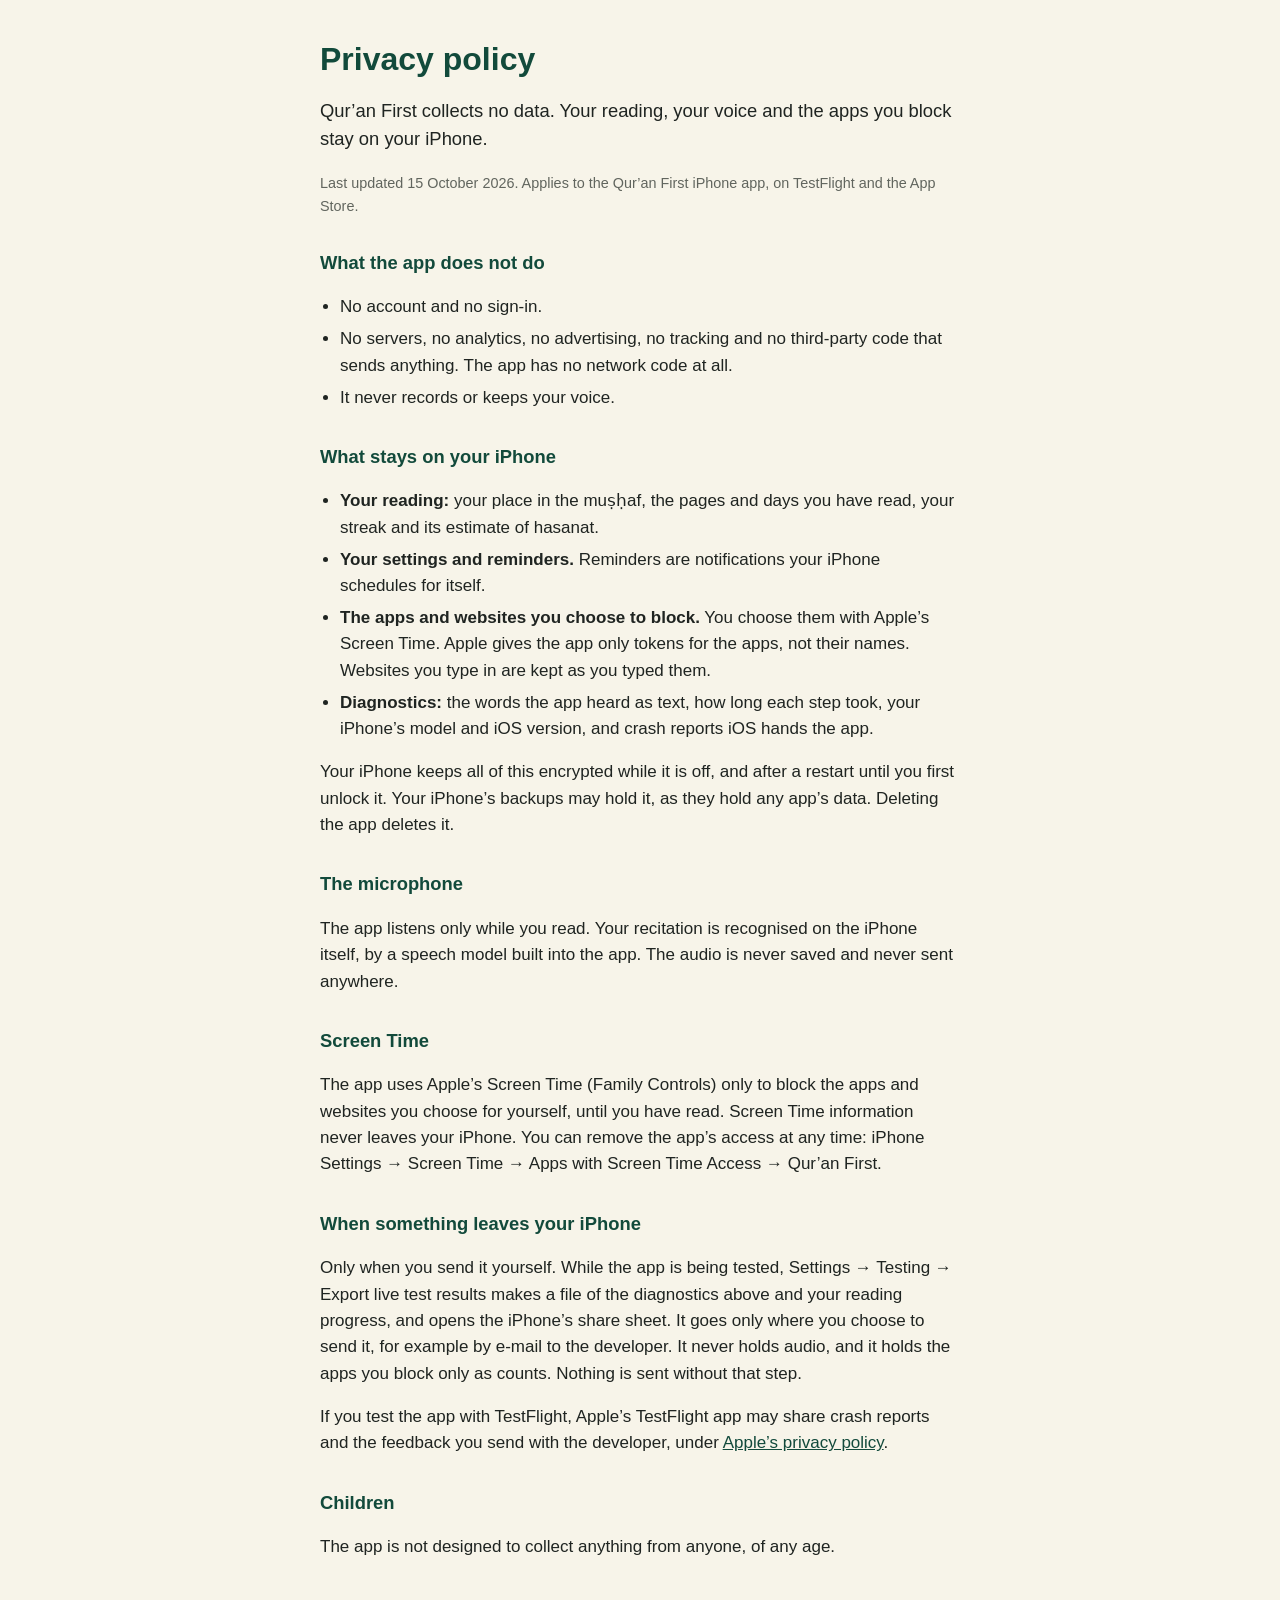
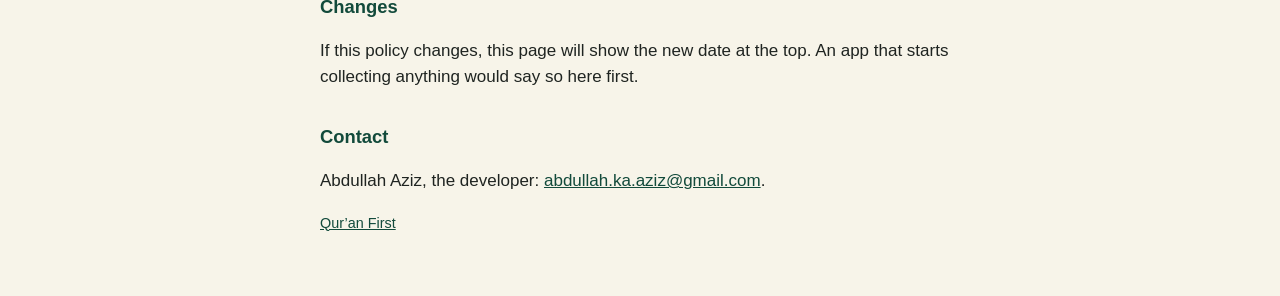
==== privacy/index.html @ 98f1052e "Qur'an First: privacy policy and support pages" ====
<!doctype html>
<html lang="en">
<head>
<meta charset="utf-8">
<meta name="viewport" content="width=device-width, initial-scale=1">
<title>Qur’an First · Privacy policy</title>
<link rel="stylesheet" href="../style.css">
</head>
<body>
<main>
<h1>Privacy policy</h1>
<p class="lede">Qur’an First collects no data. Your reading, your voice and the apps you block stay on your iPhone.</p>
<p class="small">Last updated 15 October 2026. Applies to the Qur’an First iPhone app, on TestFlight and the App Store.</p>

<h2>What the app does not do</h2>
<ul>
<li>No account and no sign-in.</li>
<li>No servers, no analytics, no advertising, no tracking and no third-party code that sends anything. The app has no
network code at all.</li>
<li>It never records or keeps your voice.</li>
</ul>

<h2>What stays on your iPhone</h2>
<ul>
<li><strong>Your reading:</strong> your place in the muṣḥaf, the pages and days you have read, your streak and its
estimate of hasanat.</li>
<li><strong>Your settings and reminders.</strong> Reminders are notifications your iPhone schedules for itself.</li>
<li><strong>The apps and websites you choose to block.</strong> You choose them with Apple’s Screen Time. Apple gives
the app only tokens for the apps, not their names. Websites you type in are kept as you typed them.</li>
<li><strong>Diagnostics:</strong> the words the app heard as text, how long each step took, your iPhone’s model and iOS
version, and crash reports iOS hands the app.</li>
</ul>
<p>Your iPhone keeps all of this encrypted while it is off, and after a restart until you first unlock it. Your
iPhone’s backups may hold it, as they hold any app’s data. Deleting the app deletes it.</p>

<h2>The microphone</h2>
<p>The app listens only while you read. Your recitation is recognised on the iPhone itself, by a speech model built into
the app. The audio is never saved and never sent anywhere.</p>

<h2>Screen Time</h2>
<p>The app uses Apple’s Screen Time (Family Controls) only to block the apps and websites you choose for yourself, until
you have read. Screen Time information never leaves your iPhone. You can remove the app’s access at any time: iPhone
Settings → Screen Time → Apps with Screen Time Access → Qur’an First.</p>

<h2>When something leaves your iPhone</h2>
<p>Only when you send it yourself. While the app is being tested, Settings → Testing → Export live test results makes a
file of the diagnostics above and your reading progress, and opens the iPhone’s share sheet. It goes only where you
choose to send it, for example by e-mail to the developer. It never holds audio, and it holds the apps you block only as
counts. Nothing is sent without that step.</p>
<p>If you test the app with TestFlight, Apple’s TestFlight app may share crash reports and the feedback you send with
the developer, under <a href="https://www.apple.com/legal/privacy/">Apple’s privacy policy</a>.</p>

<h2>Children</h2>
<p>The app is not designed to collect anything from anyone, of any age.</p>

<h2>Changes</h2>
<p>If this policy changes, this page will show the new date at the top. An app that starts collecting anything would say
so here first.</p>

<h2>Contact</h2>
<p>Abdullah Aziz, the developer: <a href="mailto:abdullah.ka.aziz@gmail.com">abdullah.ka.aziz@gmail.com</a>.</p>
<p class="small"><a href="../">Qur’an First</a></p>
</main>
</body>
</html>
---- style.css ----
/* The app's own colours (Sources/Design/Theme.swift): green, cream, ink. */
:root { --green: #124a3b; --cream: #f7f4e9; --ink: #1f2421; --secondary: #61655e; }
body { margin: 0; background: var(--cream); color: var(--ink);
  font: 17px/1.55 -apple-system, BlinkMacSystemFont, "Helvetica Neue", Arial, sans-serif; }
main { max-width: 40rem; margin: 0 auto; padding: 2.5rem 1.25rem 3rem; }
h1 { color: var(--green); font-size: 2rem; line-height: 1.2; margin: 0 0 .75rem; }
h2 { color: var(--green); font-size: 1.15rem; margin: 2rem 0 .5rem; }
.lede { font-size: 1.15rem; }
.small { color: var(--secondary); font-size: .9rem; }
a { color: var(--green); }
ul { padding-left: 1.25rem; }
li { margin: .35rem 0; }
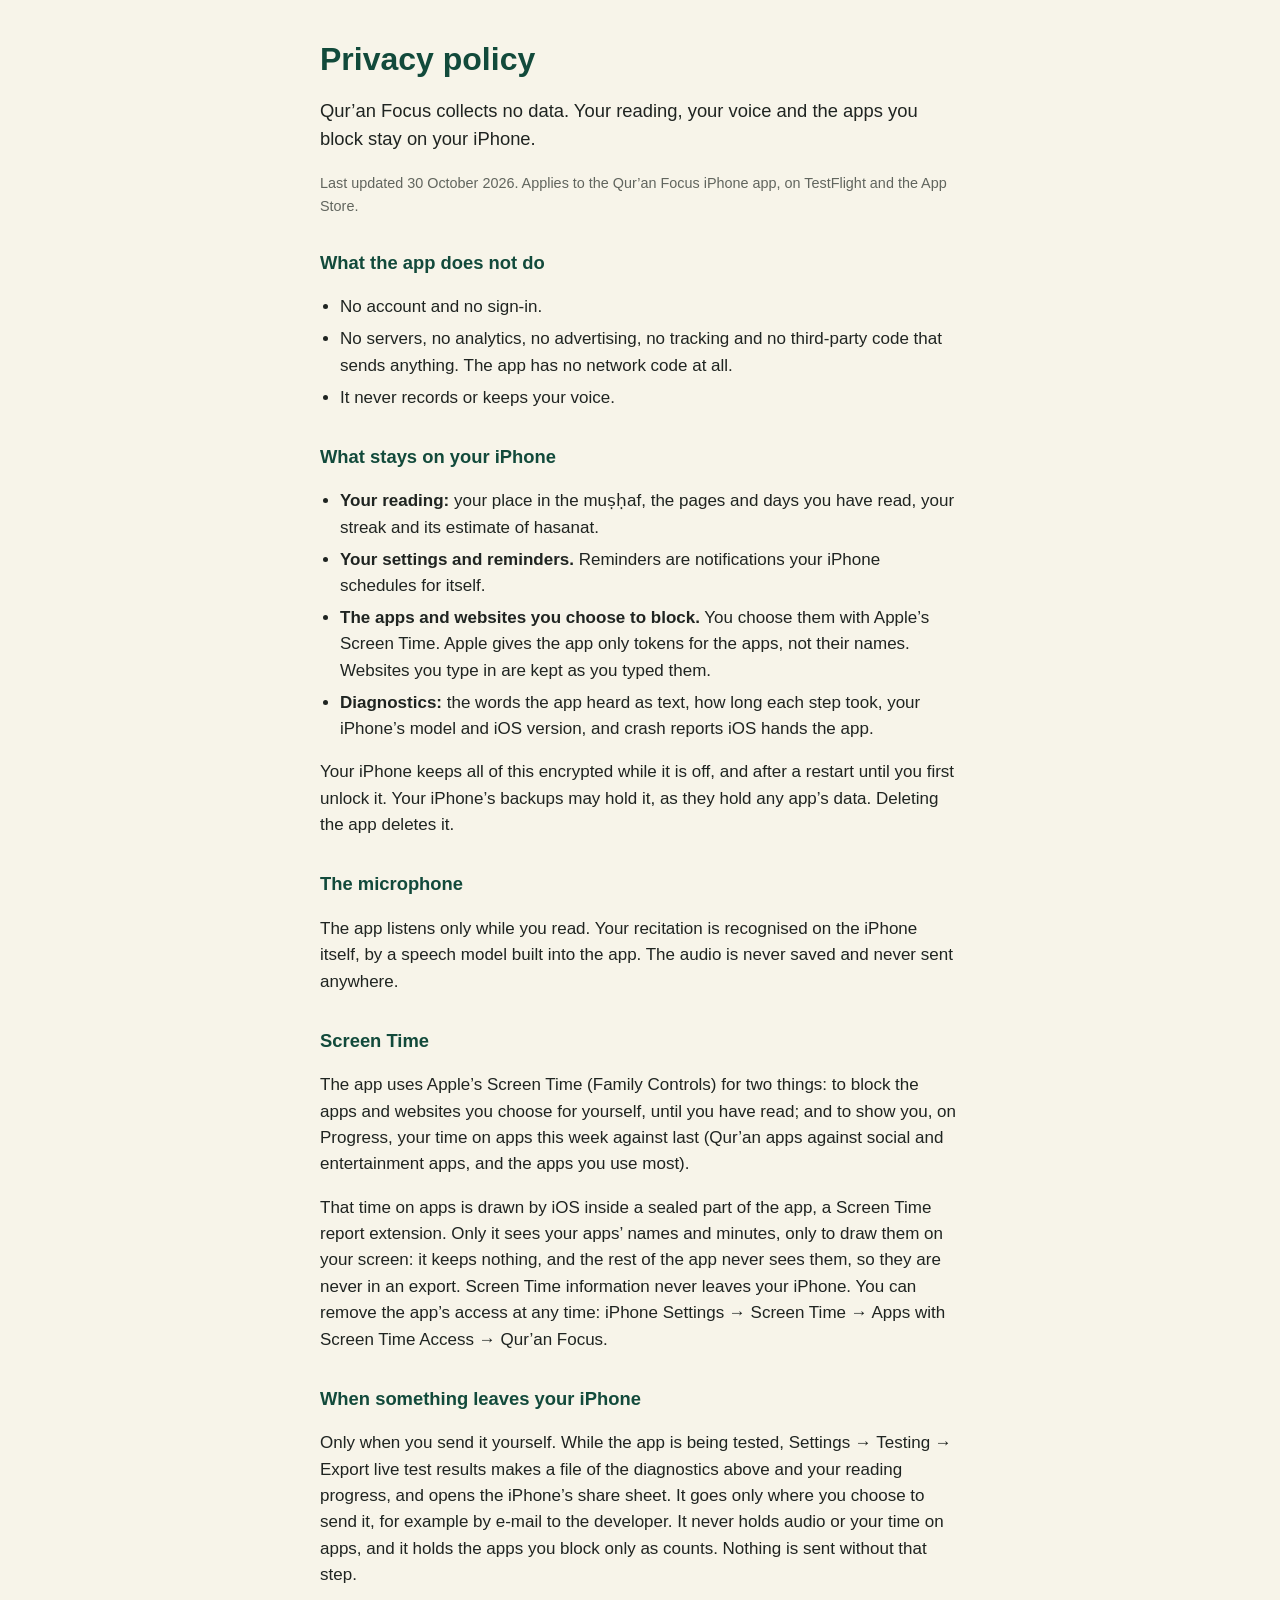
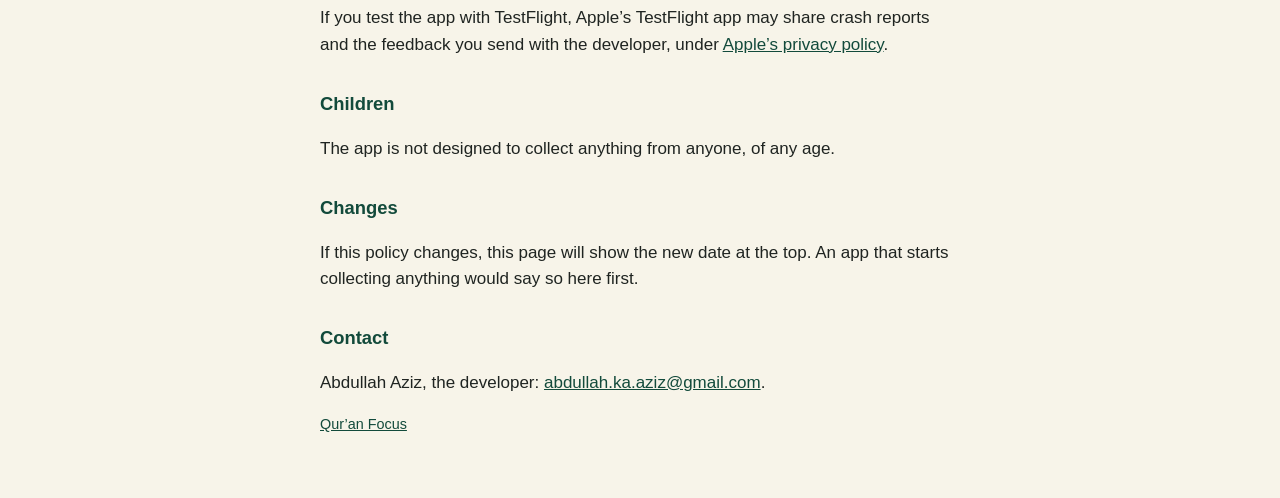
==== commit 62363755: "Qur'an Focus: the app's new name; the privacy page covers time on apps" ====
--- a/privacy/index.html
+++ b/privacy/index.html
@@ -3,14 +3,14 @@
 <head>
 <meta charset="utf-8">
 <meta name="viewport" content="width=device-width, initial-scale=1">
-<title>Qur’an First · Privacy policy</title>
+<title>Qur’an Focus · Privacy policy</title>
 <link rel="stylesheet" href="../style.css">
 </head>
 <body>
 <main>
 <h1>Privacy policy</h1>
-<p class="lede">Qur’an First collects no data. Your reading, your voice and the apps you block stay on your iPhone.</p>
-<p class="small">Last updated 15 October 2026. Applies to the Qur’an First iPhone app, on TestFlight and the App Store.</p>
+<p class="lede">Qur’an Focus collects no data. Your reading, your voice and the apps you block stay on your iPhone.</p>
+<p class="small">Last updated 30 October 2026. Applies to the Qur’an Focus iPhone app, on TestFlight and the App Store.</p>
 
 <h2>What the app does not do</h2>
 <ul>
@@ -38,15 +38,19 @@
 the app. The audio is never saved and never sent anywhere.</p>
 
 <h2>Screen Time</h2>
-<p>The app uses Apple’s Screen Time (Family Controls) only to block the apps and websites you choose for yourself, until
-you have read. Screen Time information never leaves your iPhone. You can remove the app’s access at any time: iPhone
-Settings → Screen Time → Apps with Screen Time Access → Qur’an First.</p>
+<p>The app uses Apple’s Screen Time (Family Controls) for two things: to block the apps and websites you choose for
+yourself, until you have read; and to show you, on Progress, your time on apps this week against last (Qur’an apps
+against social and entertainment apps, and the apps you use most).</p>
+<p>That time on apps is drawn by iOS inside a sealed part of the app, a Screen Time report extension. Only it sees your
+apps’ names and minutes, only to draw them on your screen: it keeps nothing, and the rest of the app never sees them, so
+they are never in an export. Screen Time information never leaves your iPhone. You can remove the app’s access at any
+time: iPhone Settings → Screen Time → Apps with Screen Time Access → Qur’an Focus.</p>
 
 <h2>When something leaves your iPhone</h2>
 <p>Only when you send it yourself. While the app is being tested, Settings → Testing → Export live test results makes a
 file of the diagnostics above and your reading progress, and opens the iPhone’s share sheet. It goes only where you
-choose to send it, for example by e-mail to the developer. It never holds audio, and it holds the apps you block only as
-counts. Nothing is sent without that step.</p>
+choose to send it, for example by e-mail to the developer. It never holds audio or your time on apps, and it holds the
+apps you block only as counts. Nothing is sent without that step.</p>
 <p>If you test the app with TestFlight, Apple’s TestFlight app may share crash reports and the feedback you send with
 the developer, under <a href="https://www.apple.com/legal/privacy/">Apple’s privacy policy</a>.</p>
 
@@ -59,7 +63,7 @@
 
 <h2>Contact</h2>
 <p>Abdullah Aziz, the developer: <a href="mailto:abdullah.ka.aziz@gmail.com">abdullah.ka.aziz@gmail.com</a>.</p>
-<p class="small"><a href="../">Qur’an First</a></p>
+<p class="small"><a href="../">Qur’an Focus</a></p>
 </main>
 </body>
 </html>
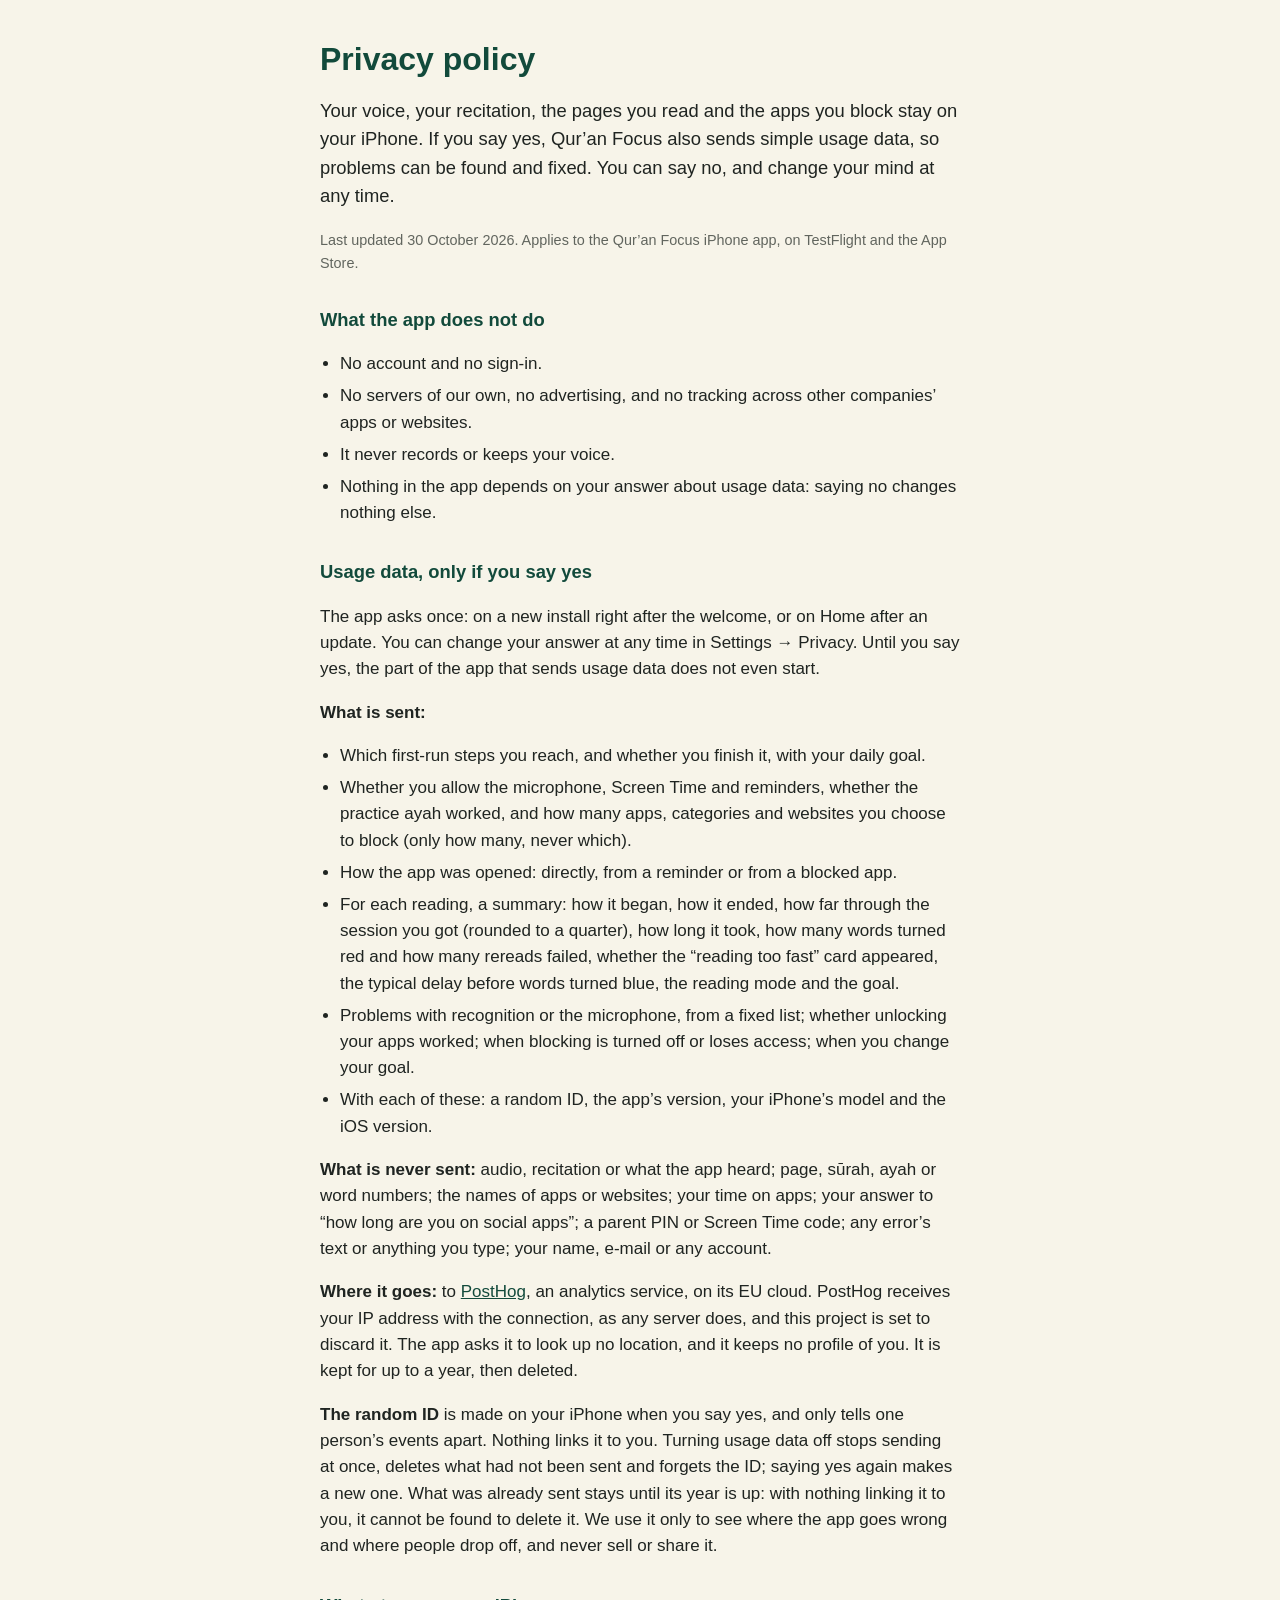
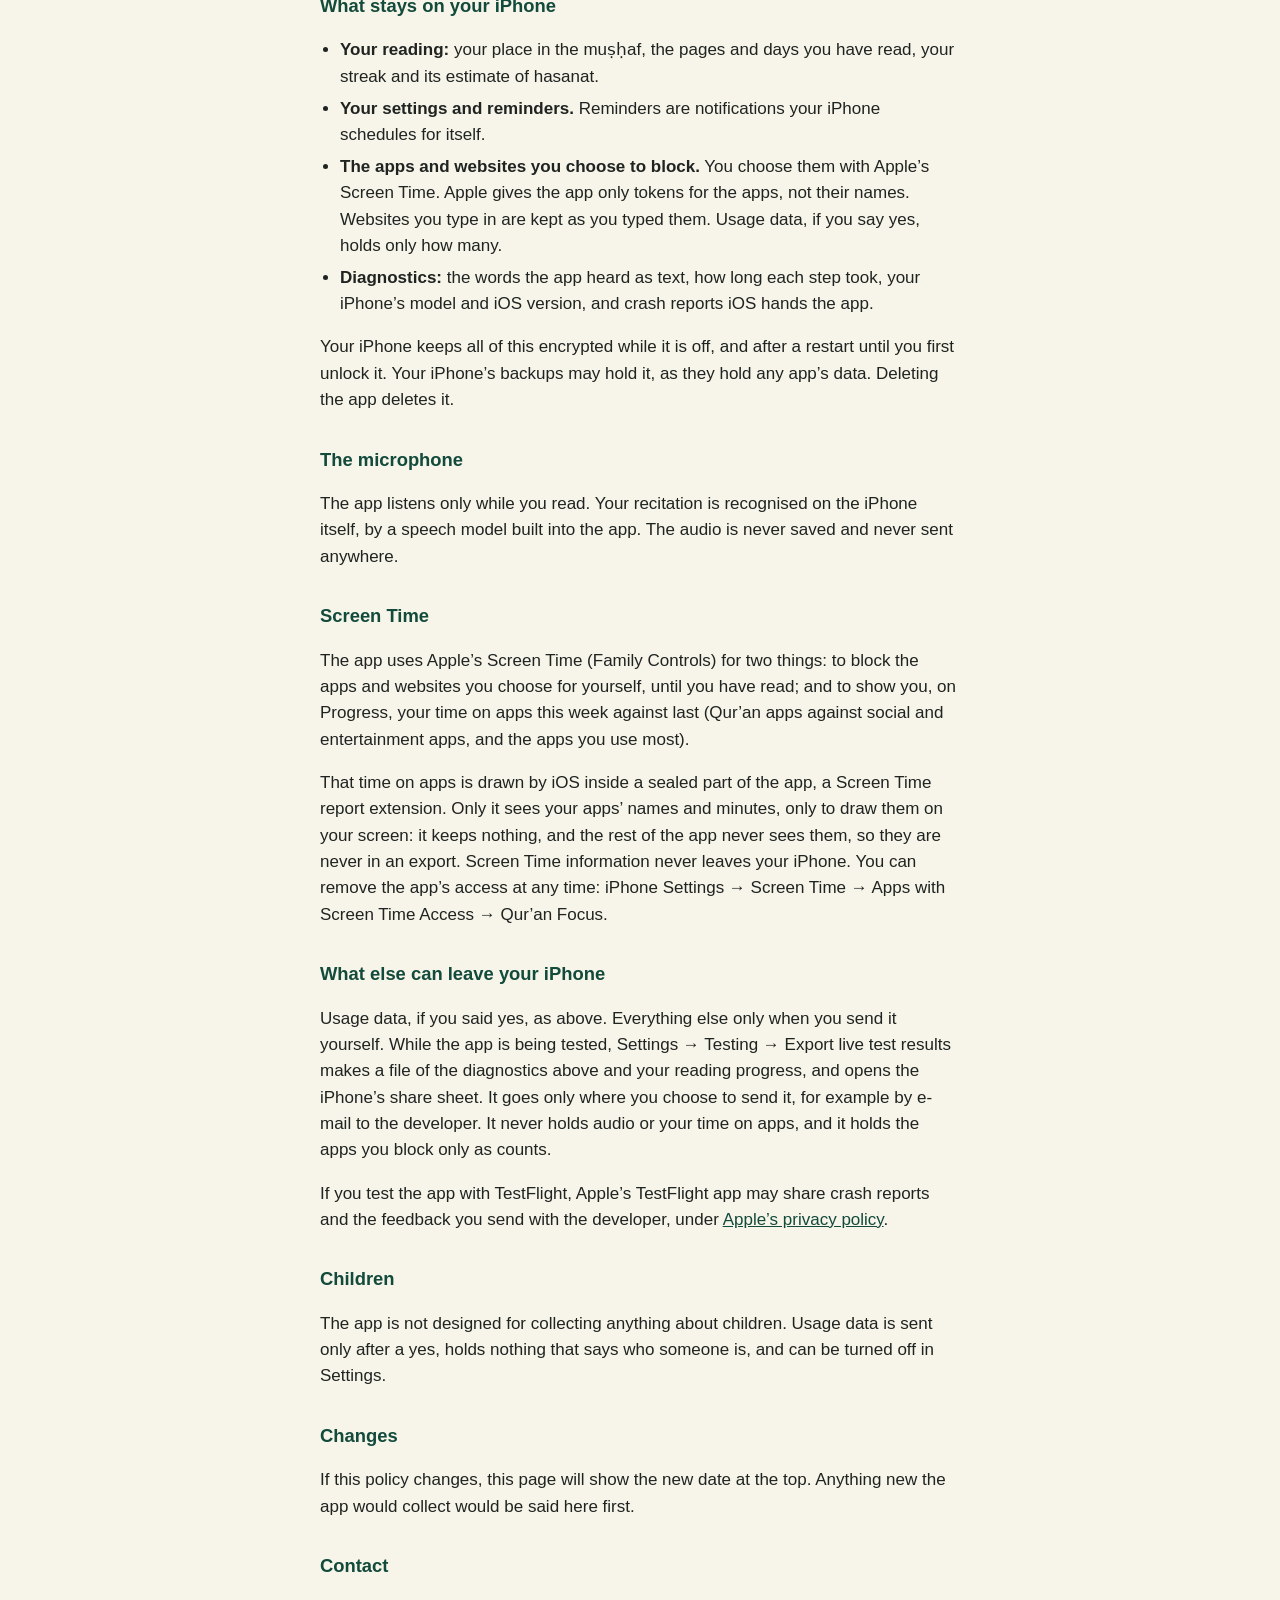
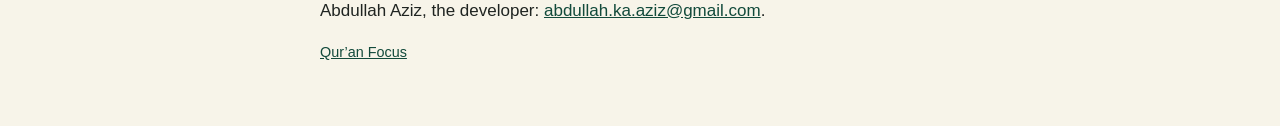
==== commit 47f54e58: "Usage data, only if you say yes: the privacy and support pages for v0.14.15 Co-Authored-By: Claude O" ====
--- a/privacy/index.html
+++ b/privacy/index.html
@@ -9,16 +9,45 @@
 <body>
 <main>
 <h1>Privacy policy</h1>
-<p class="lede">Qur’an Focus collects no data. Your reading, your voice and the apps you block stay on your iPhone.</p>
+<p class="lede">Your voice, your recitation, the pages you read and the apps you block stay on your iPhone. If you say yes,
+Qur’an Focus also sends simple usage data, so problems can be found and fixed. You can say no, and change your mind at any
+time.</p>
 <p class="small">Last updated 30 October 2026. Applies to the Qur’an Focus iPhone app, on TestFlight and the App Store.</p>
 
 <h2>What the app does not do</h2>
 <ul>
 <li>No account and no sign-in.</li>
-<li>No servers, no analytics, no advertising, no tracking and no third-party code that sends anything. The app has no
-network code at all.</li>
+<li>No servers of our own, no advertising, and no tracking across other companies’ apps or websites.</li>
 <li>It never records or keeps your voice.</li>
+<li>Nothing in the app depends on your answer about usage data: saying no changes nothing else.</li>
 </ul>
+
+<h2>Usage data, only if you say yes</h2>
+<p>The app asks once: on a new install right after the welcome, or on Home after an update. You can change your answer at
+any time in Settings → Privacy. Until you say yes, the part of the app that sends usage data does not even start.</p>
+<p><strong>What is sent:</strong></p>
+<ul>
+<li>Which first-run steps you reach, and whether you finish it, with your daily goal.</li>
+<li>Whether you allow the microphone, Screen Time and reminders, whether the practice ayah worked, and how many apps,
+categories and websites you choose to block (only how many, never which).</li>
+<li>How the app was opened: directly, from a reminder or from a blocked app.</li>
+<li>For each reading, a summary: how it began, how it ended, how far through the session you got (rounded to a quarter), how
+long it took, how many words turned red and how many rereads failed, whether the “reading too fast” card appeared, the
+typical delay before words turned blue, the reading mode and the goal.</li>
+<li>Problems with recognition or the microphone, from a fixed list; whether unlocking your apps worked; when blocking is
+turned off or loses access; when you change your goal.</li>
+<li>With each of these: a random ID, the app’s version, your iPhone’s model and the iOS version.</li>
+</ul>
+<p><strong>What is never sent:</strong> audio, recitation or what the app heard; page, sūrah, ayah or word numbers; the names
+of apps or websites; your time on apps; your answer to “how long are you on social apps”; a parent PIN or Screen Time code;
+any error’s text or anything you type; your name, e-mail or any account.</p>
+<p><strong>Where it goes:</strong> to <a href="https://posthog.com/privacy">PostHog</a>, an analytics service, on its EU
+cloud. PostHog receives your IP address with the connection, as any server does, and this project is set to discard it. The
+app asks it to look up no location, and it keeps no profile of you. It is kept for up to a year, then deleted.</p>
+<p><strong>The random ID</strong> is made on your iPhone when you say yes, and only tells one person’s events apart. Nothing
+links it to you. Turning usage data off stops sending at once, deletes what had not been sent and forgets the ID; saying yes
+again makes a new one. What was already sent stays until its year is up: with nothing linking it to you, it cannot be found
+to delete it. We use it only to see where the app goes wrong and where people drop off, and never sell or share it.</p>
 
 <h2>What stays on your iPhone</h2>
 <ul>
@@ -26,7 +55,8 @@
 estimate of hasanat.</li>
 <li><strong>Your settings and reminders.</strong> Reminders are notifications your iPhone schedules for itself.</li>
 <li><strong>The apps and websites you choose to block.</strong> You choose them with Apple’s Screen Time. Apple gives
-the app only tokens for the apps, not their names. Websites you type in are kept as you typed them.</li>
+the app only tokens for the apps, not their names. Websites you type in are kept as you typed them. Usage data, if you say
+yes, holds only how many.</li>
 <li><strong>Diagnostics:</strong> the words the app heard as text, how long each step took, your iPhone’s model and iOS
 version, and crash reports iOS hands the app.</li>
 </ul>
@@ -46,20 +76,21 @@
 they are never in an export. Screen Time information never leaves your iPhone. You can remove the app’s access at any
 time: iPhone Settings → Screen Time → Apps with Screen Time Access → Qur’an Focus.</p>
 
-<h2>When something leaves your iPhone</h2>
-<p>Only when you send it yourself. While the app is being tested, Settings → Testing → Export live test results makes a
+<h2>What else can leave your iPhone</h2>
+<p>Usage data, if you said yes, as above. Everything else only when you send it yourself. While the app is being tested, Settings → Testing → Export live test results makes a
 file of the diagnostics above and your reading progress, and opens the iPhone’s share sheet. It goes only where you
 choose to send it, for example by e-mail to the developer. It never holds audio or your time on apps, and it holds the
-apps you block only as counts. Nothing is sent without that step.</p>
+apps you block only as counts.</p>
 <p>If you test the app with TestFlight, Apple’s TestFlight app may share crash reports and the feedback you send with
 the developer, under <a href="https://www.apple.com/legal/privacy/">Apple’s privacy policy</a>.</p>
 
 <h2>Children</h2>
-<p>The app is not designed to collect anything from anyone, of any age.</p>
+<p>The app is not designed for collecting anything about children. Usage data is sent only after a yes, holds nothing that
+says who someone is, and can be turned off in Settings.</p>
 
 <h2>Changes</h2>
-<p>If this policy changes, this page will show the new date at the top. An app that starts collecting anything would say
-so here first.</p>
+<p>If this policy changes, this page will show the new date at the top. Anything new the app would collect would be said
+here first.</p>
 
 <h2>Contact</h2>
 <p>Abdullah Aziz, the developer: <a href="mailto:abdullah.ka.aziz@gmail.com">abdullah.ka.aziz@gmail.com</a>.</p>
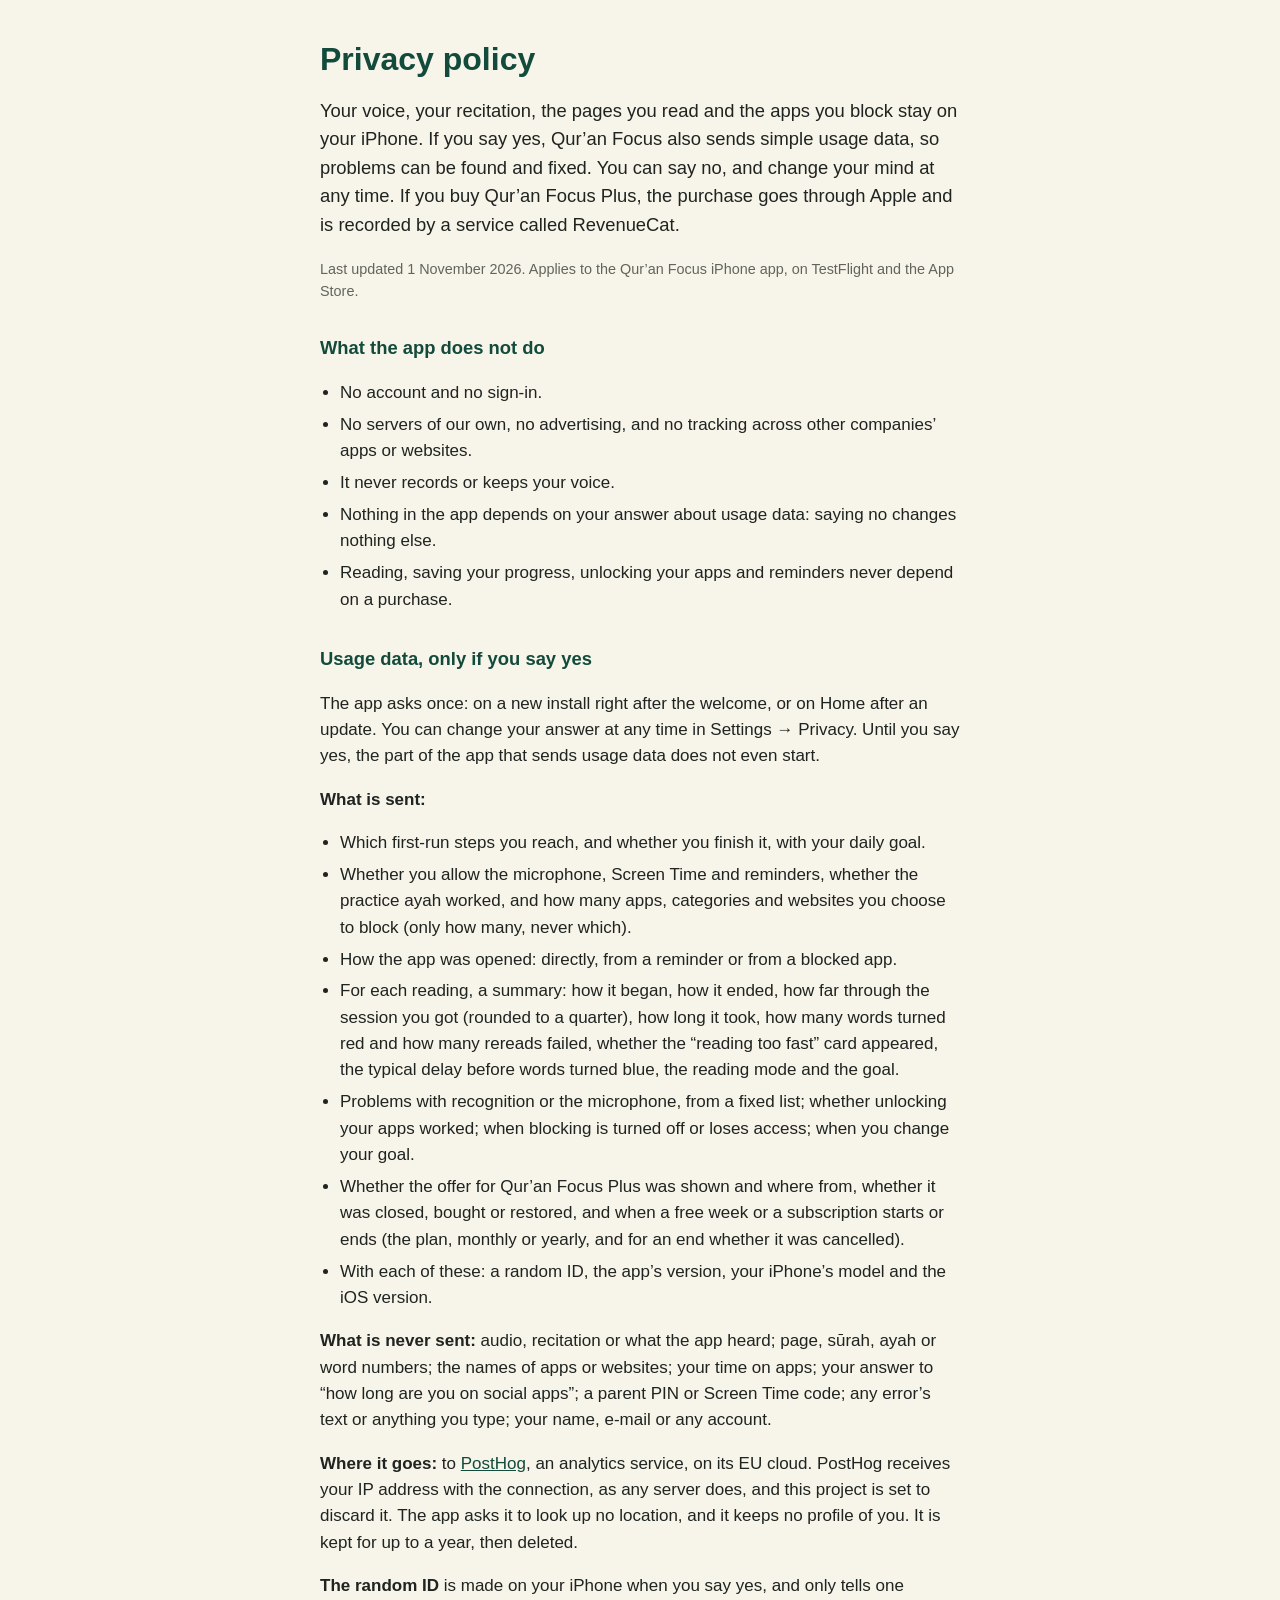
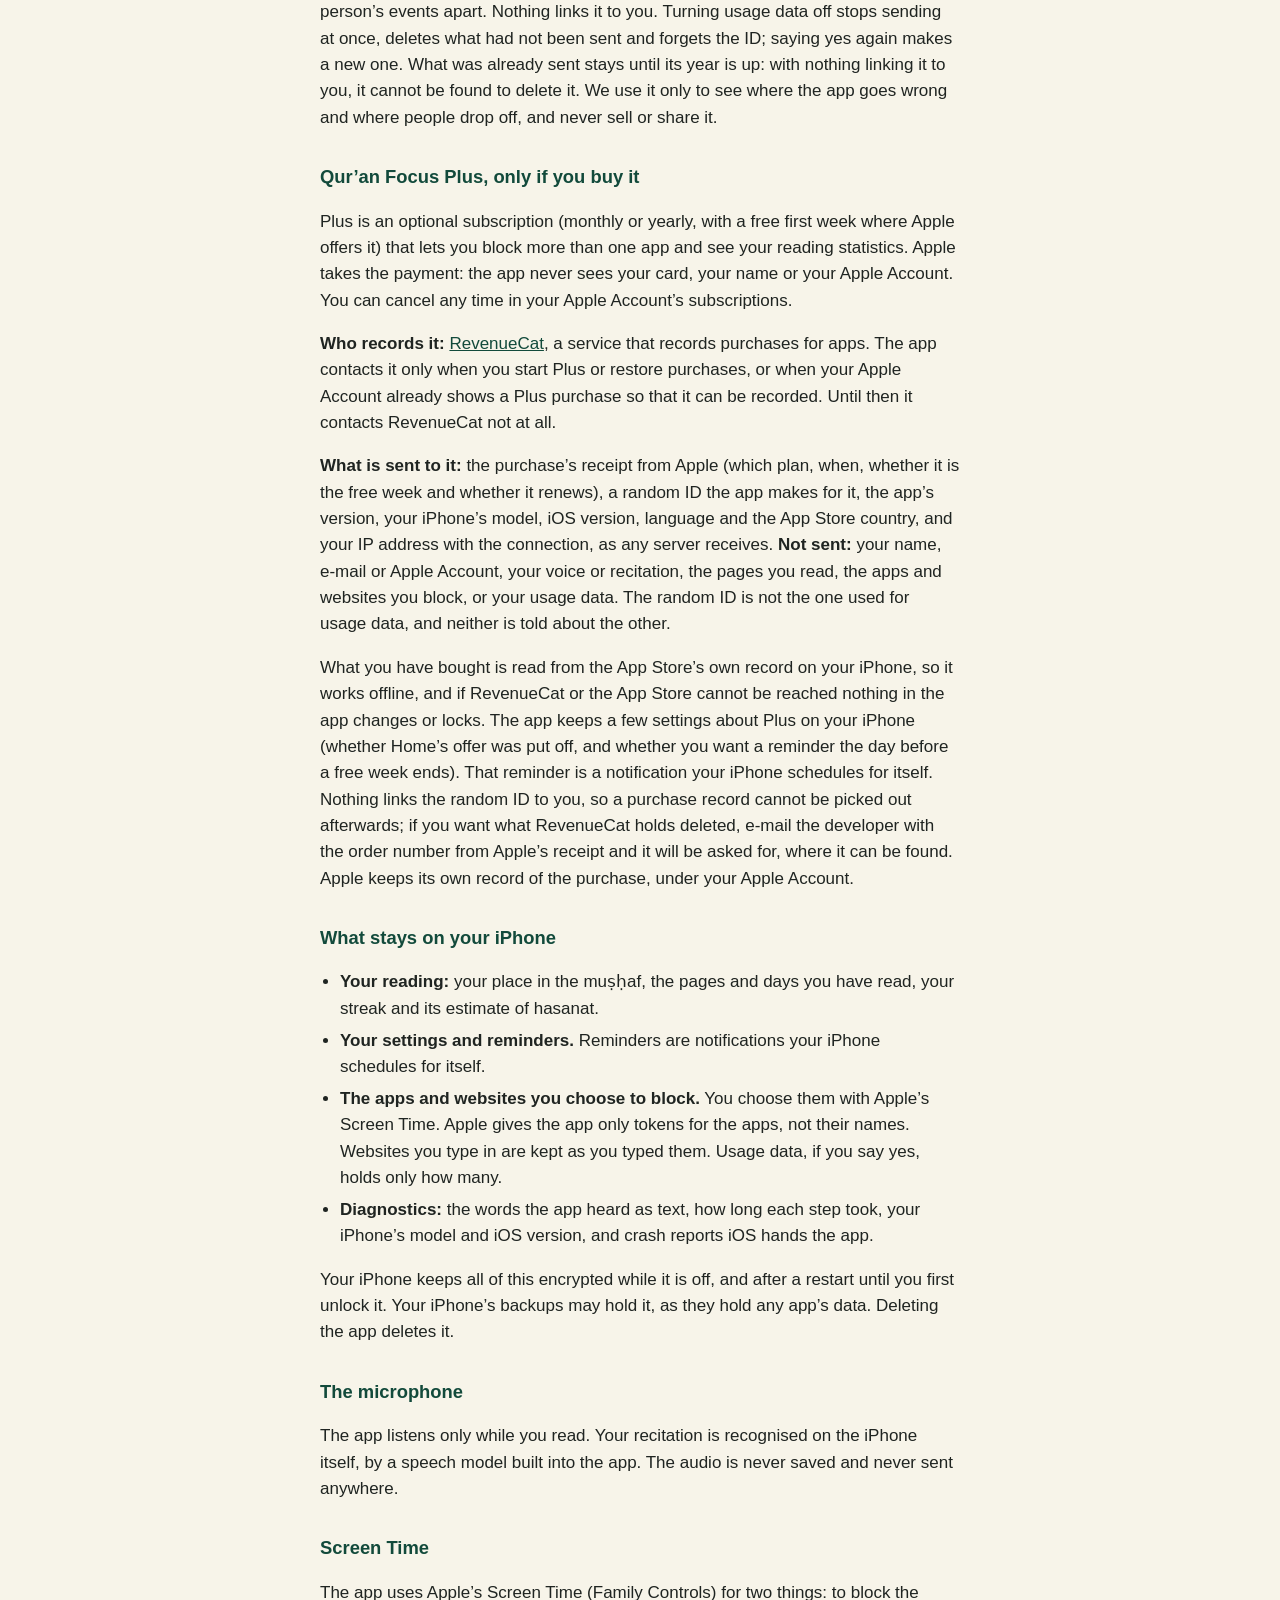
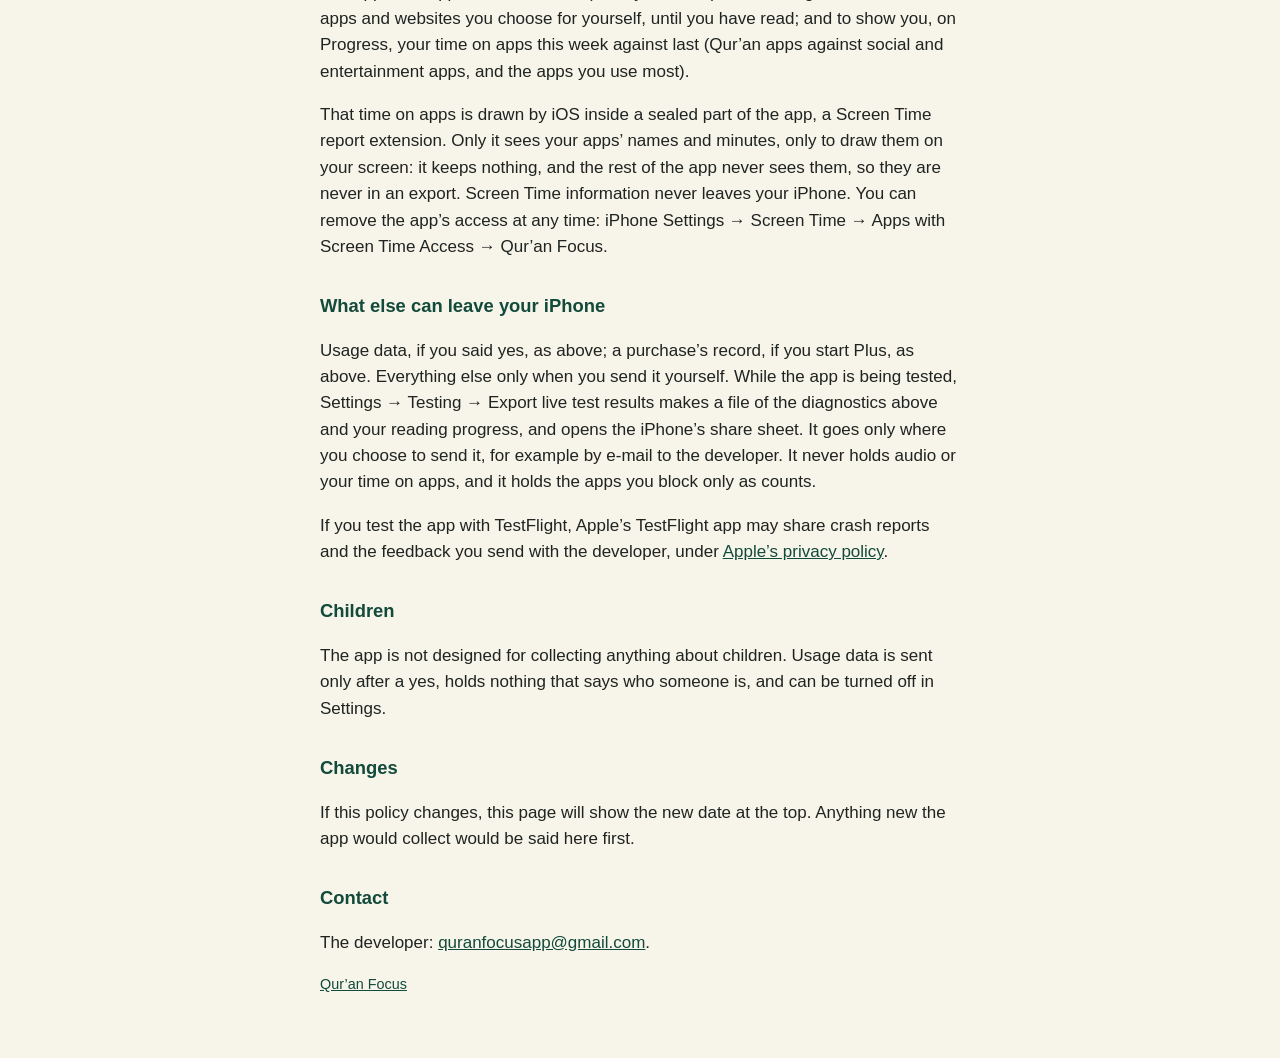
==== commit 1a8130d5: "Qur'an Focus: the support and privacy pages, at quranfocus.io" ====
--- a/privacy/index.html
+++ b/privacy/index.html
@@ -11,8 +11,8 @@
 <h1>Privacy policy</h1>
 <p class="lede">Your voice, your recitation, the pages you read and the apps you block stay on your iPhone. If you say yes,
 Qur’an Focus also sends simple usage data, so problems can be found and fixed. You can say no, and change your mind at any
-time.</p>
-<p class="small">Last updated 30 October 2026. Applies to the Qur’an Focus iPhone app, on TestFlight and the App Store.</p>
+time. If you buy Qur’an Focus Plus, the purchase goes through Apple and is recorded by a service called RevenueCat.</p>
+<p class="small">Last updated 1 November 2026. Applies to the Qur’an Focus iPhone app, on TestFlight and the App Store.</p>
 
 <h2>What the app does not do</h2>
 <ul>
@@ -20,6 +20,7 @@
 <li>No servers of our own, no advertising, and no tracking across other companies’ apps or websites.</li>
 <li>It never records or keeps your voice.</li>
 <li>Nothing in the app depends on your answer about usage data: saying no changes nothing else.</li>
+<li>Reading, saving your progress, unlocking your apps and reminders never depend on a purchase.</li>
 </ul>
 
 <h2>Usage data, only if you say yes</h2>
@@ -36,6 +37,8 @@
 typical delay before words turned blue, the reading mode and the goal.</li>
 <li>Problems with recognition or the microphone, from a fixed list; whether unlocking your apps worked; when blocking is
 turned off or loses access; when you change your goal.</li>
+<li>Whether the offer for Qur’an Focus Plus was shown and where from, whether it was closed, bought or restored, and when a
+free week or a subscription starts or ends (the plan, monthly or yearly, and for an end whether it was cancelled).</li>
 <li>With each of these: a random ID, the app’s version, your iPhone’s model and the iOS version.</li>
 </ul>
 <p><strong>What is never sent:</strong> audio, recitation or what the app heard; page, sūrah, ayah or word numbers; the names
@@ -48,6 +51,25 @@
 links it to you. Turning usage data off stops sending at once, deletes what had not been sent and forgets the ID; saying yes
 again makes a new one. What was already sent stays until its year is up: with nothing linking it to you, it cannot be found
 to delete it. We use it only to see where the app goes wrong and where people drop off, and never sell or share it.</p>
+
+<h2>Qur’an Focus Plus, only if you buy it</h2>
+<p>Plus is an optional subscription (monthly or yearly, with a free first week where Apple offers it) that lets you block
+more than one app and see your reading statistics. Apple takes the payment: the app never sees your card, your name or your
+Apple Account. You can cancel any time in your Apple Account’s subscriptions.</p>
+<p><strong>Who records it:</strong> <a href="https://www.revenuecat.com/privacy">RevenueCat</a>, a service that records
+purchases for apps. The app contacts it only when you start Plus or restore purchases, or when your Apple Account already
+shows a Plus purchase so that it can be recorded. Until then it contacts RevenueCat not at all.</p>
+<p><strong>What is sent to it:</strong> the purchase’s receipt from Apple (which plan, when, whether it is the free week and
+whether it renews), a random ID the app makes for it, the app’s version, your iPhone’s model, iOS version, language and the App
+Store country, and your IP address with the connection, as any server receives. <strong>Not sent:</strong> your name, e-mail
+or Apple Account, your voice or recitation, the pages you read, the apps and websites you block, or your usage data. The
+random ID is not the one used for usage data, and neither is told about the other.</p>
+<p>What you have bought is read from the App Store’s own record on your iPhone, so it works offline, and if RevenueCat or the
+App Store cannot be reached nothing in the app changes or locks. The app keeps a few settings about Plus on your iPhone (whether
+Home’s offer was put off, and whether you want a reminder the day before a free week ends). That reminder is a notification
+your iPhone schedules for itself. Nothing links the random ID to you, so a purchase record cannot be picked out afterwards;
+if you want what RevenueCat holds deleted, e-mail the developer with the order number from Apple’s receipt and it will be
+asked for, where it can be found. Apple keeps its own record of the purchase, under your Apple Account.</p>
 
 <h2>What stays on your iPhone</h2>
 <ul>
@@ -77,7 +99,7 @@
 time: iPhone Settings → Screen Time → Apps with Screen Time Access → Qur’an Focus.</p>
 
 <h2>What else can leave your iPhone</h2>
-<p>Usage data, if you said yes, as above. Everything else only when you send it yourself. While the app is being tested, Settings → Testing → Export live test results makes a
+<p>Usage data, if you said yes, as above; a purchase’s record, if you start Plus, as above. Everything else only when you send it yourself. While the app is being tested, Settings → Testing → Export live test results makes a
 file of the diagnostics above and your reading progress, and opens the iPhone’s share sheet. It goes only where you
 choose to send it, for example by e-mail to the developer. It never holds audio or your time on apps, and it holds the
 apps you block only as counts.</p>
@@ -93,7 +115,7 @@
 here first.</p>
 
 <h2>Contact</h2>
-<p>Abdullah Aziz, the developer: <a href="mailto:abdullah.ka.aziz@gmail.com">abdullah.ka.aziz@gmail.com</a>.</p>
+<p>The developer: <a href="mailto:quranfocusapp@gmail.com">quranfocusapp@gmail.com</a>.</p>
 <p class="small"><a href="../">Qur’an Focus</a></p>
 </main>
 </body>
